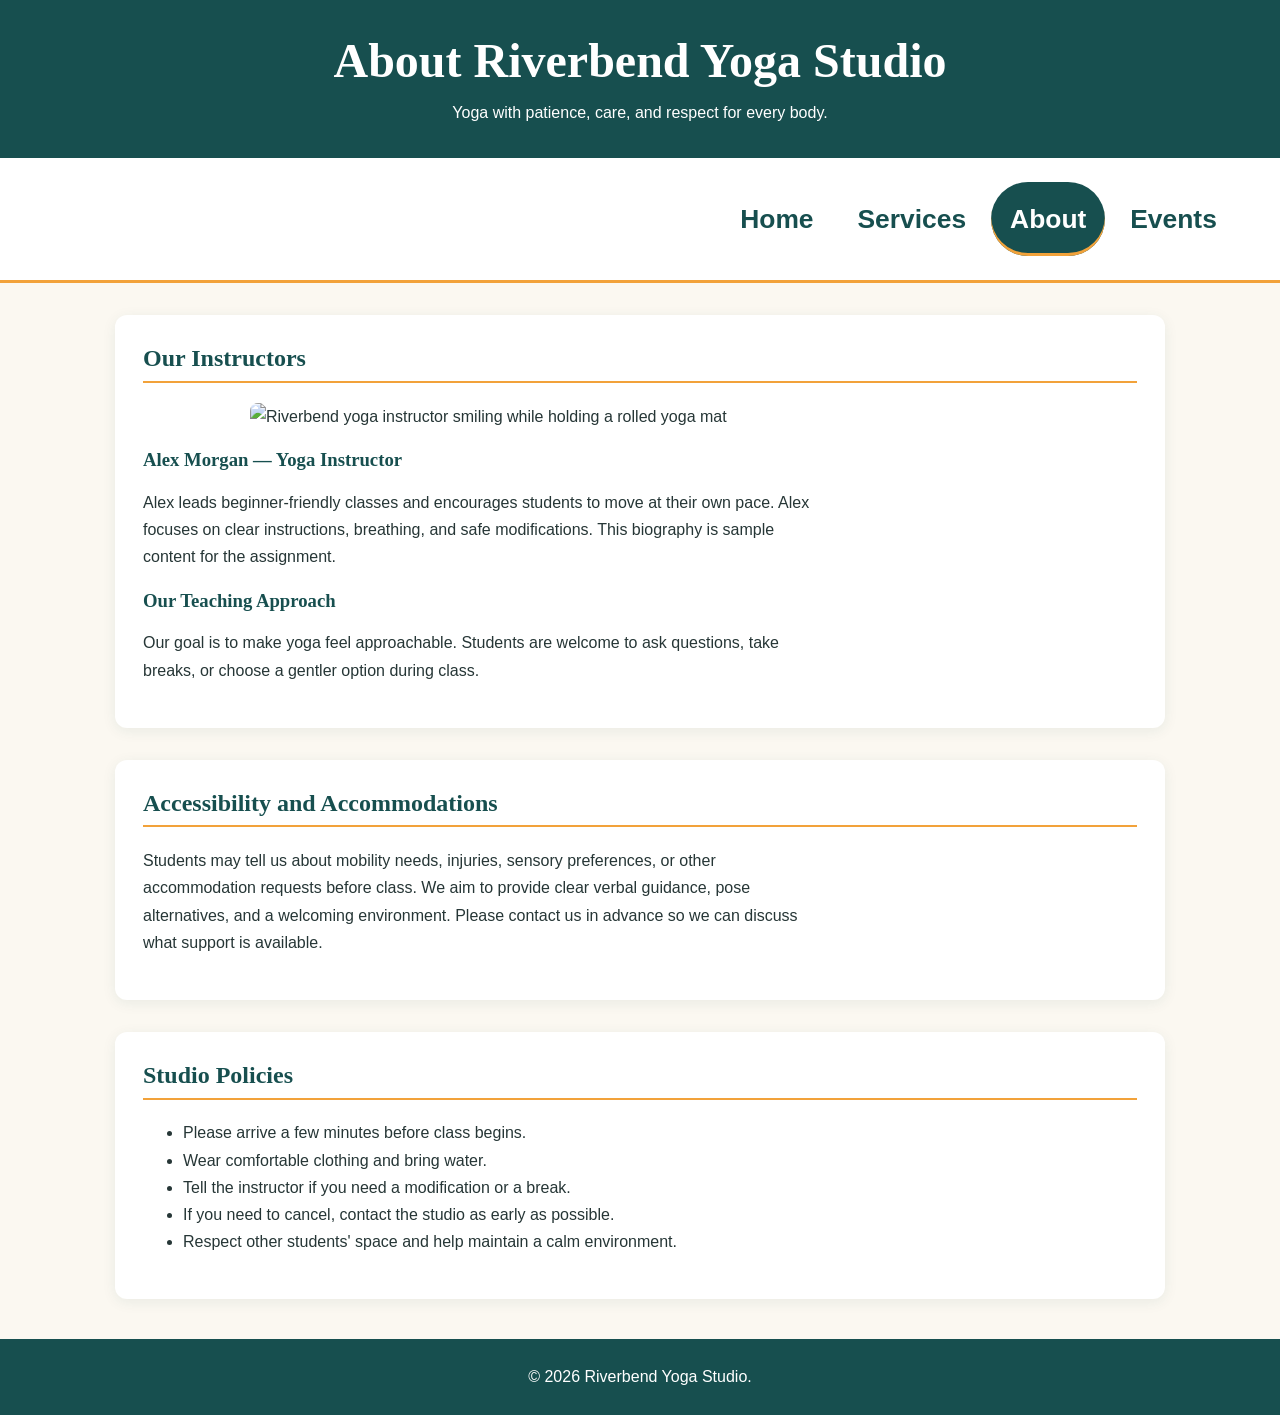
==== about.html @ 34b453a2 "Add Files" ====
<!DOCTYPE html>
<html lang="en">
<head>
    <meta charset="UTF-8">
    <meta name="viewport" content="width=device-width, initial-scale=1.0">
    <title>Riverbend Yoga Studio | About</title>
    <link rel="stylesheet" href="styles.css">
</head>
<body>
    <header>
        <h1>About Riverbend Yoga Studio</h1>
        <p>Yoga with patience, care, and respect for every body.</p>
    </header>

    <nav aria-label="Main navigation">
        <ul>
            <li><a href="index.html">Home</a></li>
            <li><a href="services.html">Services</a></li>
            <li><a href="about.html" aria-current="page">About</a></li>
            <li><a href="events.html">Events</a></li>
        </ul>
    </nav>

    <main>
        <section>
            <h2>Our Instructors</h2>
            <img src="images/yoga-instructor_c.png" alt="Riverbend yoga instructor smiling while holding a rolled yoga mat">
            <h3>Alex Morgan — Yoga Instructor</h3>
            <p>Alex leads beginner-friendly classes and encourages students to move at their own pace. Alex focuses on clear instructions, breathing, and safe modifications. This biography is sample content for the assignment.</p>
            <h3>Our Teaching Approach</h3>
            <p>Our goal is to make yoga feel approachable. Students are welcome to ask questions, take breaks, or choose a gentler option during class.</p>
        </section>

        <section>
            <h2>Accessibility and Accommodations</h2>
            <p>Students may tell us about mobility needs, injuries, sensory preferences, or other accommodation requests before class. We aim to provide clear verbal guidance, pose alternatives, and a welcoming environment. Please contact us in advance so we can discuss what support is available.</p>
        </section>

        <section>
            <h2>Studio Policies</h2>
            <ul>
                <li>Please arrive a few minutes before class begins.</li>
                <li>Wear comfortable clothing and bring water.</li>
                <li>Tell the instructor if you need a modification or a break.</li>
                <li>If you need to cancel, contact the studio as early as possible.</li>
                <li>Respect other students' space and help maintain a calm environment.</li>
            </ul>
        </section>
    </main>

    <footer>
        <p>&copy; 2026 Riverbend Yoga Studio.</p>
    </footer>
</body>
</html>
---- styles.css ----
/* Riverbend Yoga Studio — Touchstone 3 visual design
   Touchstone 2 content and page filenames are preserved. */
:root {
    --teal: #174f4f;
    --orange: #f2a23a;
    --cream: #fbf8f1;
    --ink: #263636;
    --white: #ffffff;
}

* {
    box-sizing: border-box;
}

html {
    scroll-behavior: smooth;
}

body {
    margin: 0;
    background: var(--cream);
    color: var(--ink);
    font-family: Arial, Helvetica, sans-serif;
    font-size: 1rem;
    line-height: 1.7;
}

header {
    padding: 1.5rem 1rem;
    background: var(--teal);
    color: var(--white);
    text-align: center;
}

header h1 {
    margin: 0 auto 0.4rem;
    max-width: 900px;
    font-family: Georgia, "Times New Roman", serif;
    font-size: clamp(1.8rem, 5vw, 3rem);
    line-height: 1.2;
}

header p {
    max-width: 700px;
    margin: 0.6rem auto 0;
}

nav {
    background: var(--white);
    border-bottom: 3px solid var(--orange);
}

nav ul {
    display: flex;
    flex-direction: column;
    gap: 0.25rem;
    list-style: none;
    padding: 0.75rem 1rem;
    margin: 0;
}

nav a {
    display: block;
    padding: 0.7rem 1rem;
    border-radius: 999px;
    color: var(--teal);
    font-size: 1.1rem;
    font-weight: 700;
    text-decoration: none;
    transition: background-color 0.2s ease, color 0.2s ease;
}

nav a:hover,
nav a:focus {
    background: var(--teal);
    color: var(--white);
    outline-offset: 3px;
}

main {
    width: min(100% - 2rem, 1050px);
    margin: 1.5rem auto 2.5rem;
}

section,
figure {
    margin: 0 0 1.5rem;
    padding: 1.25rem;
    background: var(--white);
    border-radius: 0.75rem;
    box-shadow: 0 3px 14px rgba(23, 79, 79, 0.08);
}

h2,
h3 {
    color: var(--teal);
    font-family: Georgia, "Times New Roman", serif;
    line-height: 1.3;
}

h2 {
    margin-top: 0;
    padding-bottom: 0.4rem;
    border-bottom: 2px solid var(--orange);
}

h3 {
    margin-bottom: 0.25rem;
}

p,
li {
    max-width: 75ch;
}

img,
picture,
video,
audio {
    max-width: 100%;
}

img {
    height: auto;
    border-radius: 0.5rem;
}

picture {
    display: block;
    margin: 1rem 0;
}

picture img {
    display: block;
    width: 100%;
}

main > section > img,
figure img {
    display: block;
    width: 100%;
    margin: 1rem auto;
}

figure figcaption {
    color: #465656;
    font-size: 0.95rem;
    font-style: italic;
}

article {
    margin: 1rem 0;
    padding: 0.75rem 1rem;
    border-left: 4px solid var(--orange);
    background: var(--cream);
    border-radius: 0.25rem;
}

audio,
video {
    display: block;
    width: 100%;
    margin: 1rem 0;
}

form {
    margin-top: 1rem;
}

fieldset {
    min-width: 0;
    margin: 0 0 1.25rem;
    padding: 1rem;
    border: 1px solid #b7ceca;
    border-radius: 0.5rem;
}

legend {
    padding: 0 0.4rem;
    color: var(--teal);
    font-weight: 700;
}

label {
    display: inline-block;
    margin-bottom: 0.25rem;
    font-weight: 700;
}

input[type="text"],
input[type="email"],
select,
textarea {
    width: 100%;
    max-width: 100%;
    padding: 0.7rem;
    border: 1px solid #788d8b;
    border-radius: 0.35rem;
    background: var(--white);
    color: var(--ink);
    font: inherit;
}

input:focus,
select:focus,
textarea:focus,
button:focus {
    outline: 3px solid var(--orange);
    outline-offset: 2px;
}

input[type="radio"] {
    margin-right: 0.35rem;
    accent-color: var(--teal);
}

button {
    padding: 0.75rem 1.2rem;
    border: 0;
    border-radius: 2rem;
    background: var(--teal);
    color: var(--white);
    font: inherit;
    font-weight: 700;
    cursor: pointer;
}

button:hover {
    background: #0f3939;
}

footer {
    padding: 1.25rem 1rem;
    background: var(--teal);
    color: var(--white);
    text-align: center;
}

footer p {
    margin: 0.25rem auto;
}

footer a {
    color: var(--white);
    text-decoration-thickness: 2px;
    text-underline-offset: 3px;
}

@media (min-width: 700px) {
    header {
        padding: 2rem;
    }

    nav ul {
        flex-direction: row;
        justify-content: flex-end;
        align-items: center;
        flex-wrap: wrap;
        gap: 0.35rem;
        padding: 1.5rem 2.75rem;
        min-height: 112px;
    }

    nav a {
        padding: 0.9rem 1.2rem;
        font-size: clamp(1.05rem, 2.1vw, 1.65rem);
    }

    main {
        margin-top: 2rem;
    }

    section,
    figure {
        padding: 1.75rem;
        margin-bottom: 2rem;
    }

    main > section > img,
    figure img {
        max-width: 780px;
    }

    video {
        max-width: 760px;
    }
}


/* Current page indicator: the active navigation link is visibly highlighted */
nav a[aria-current="page"] {
    background: var(--teal);
    color: var(--white);
    box-shadow: inset 0 -3px 0 var(--orange);
}

nav a[aria-current="page"]:hover,
nav a[aria-current="page"]:focus {
    background: #0f3939;
    color: var(--white);
}
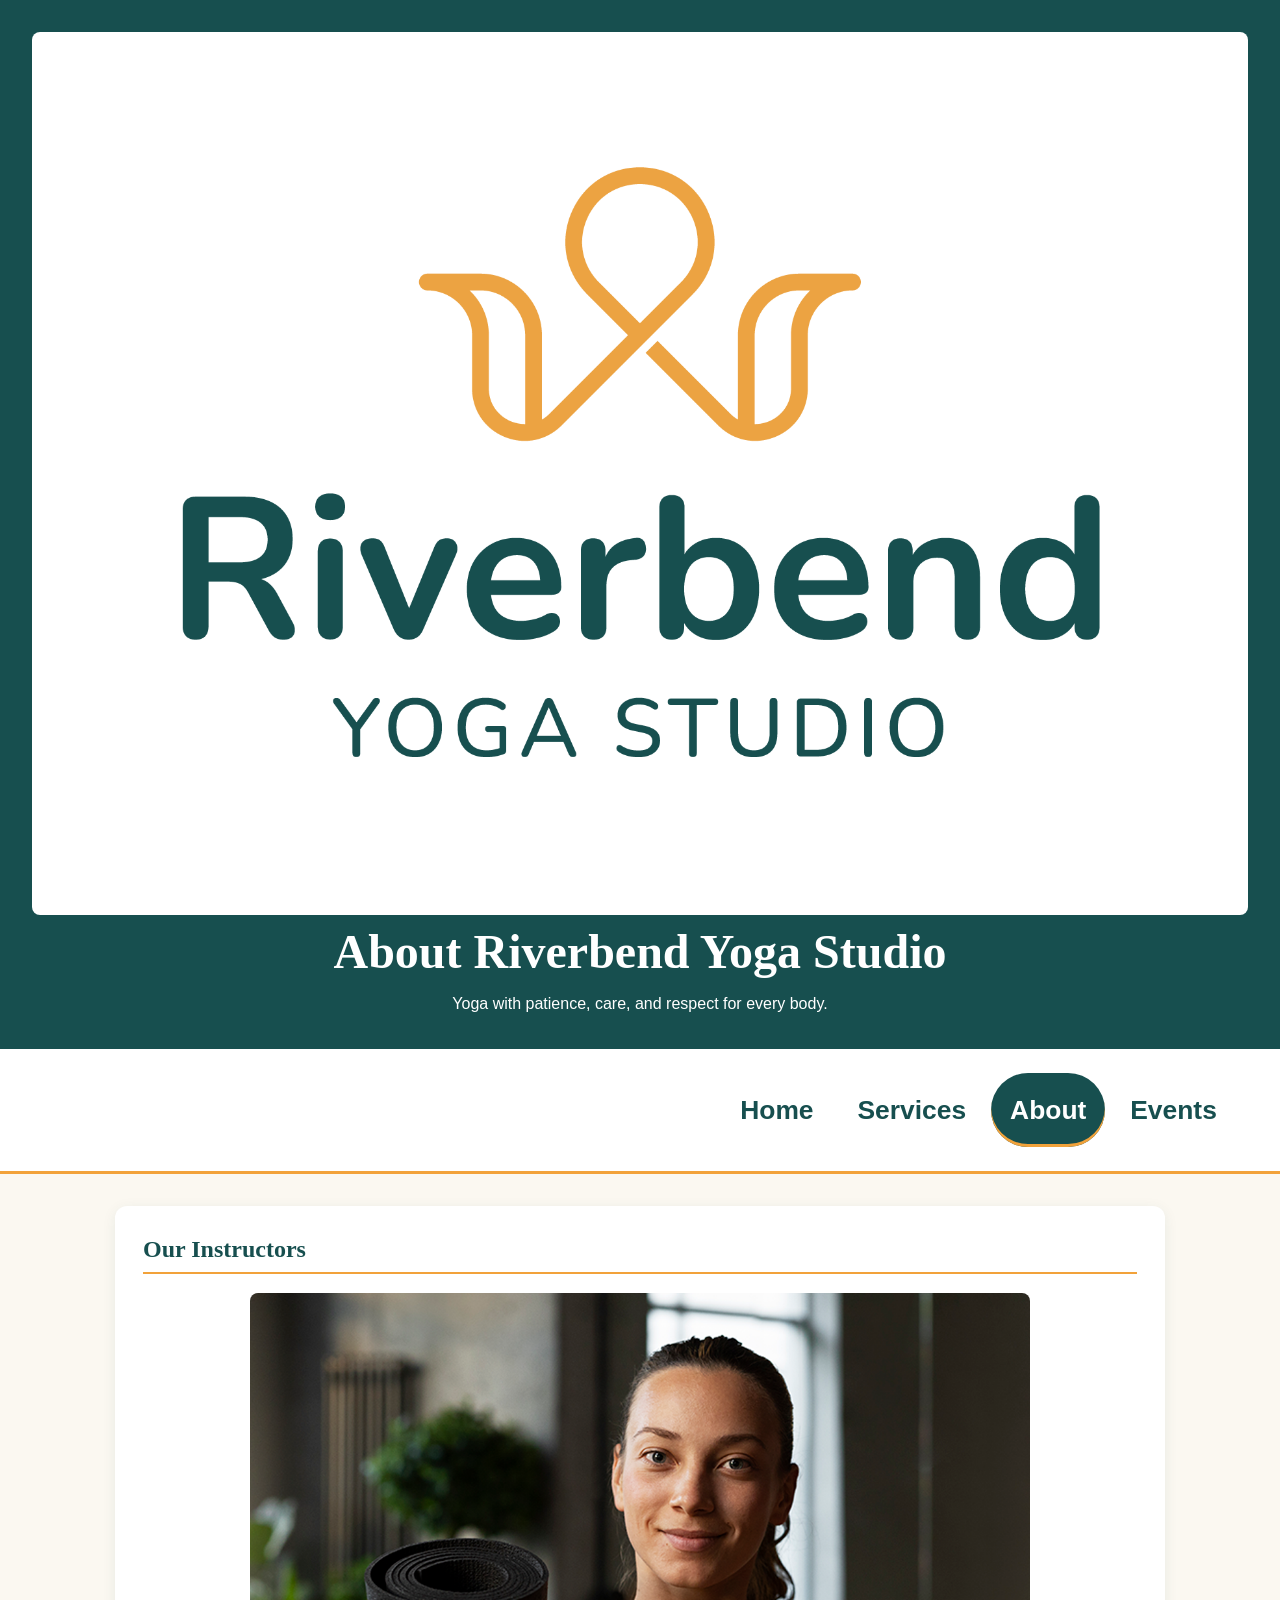
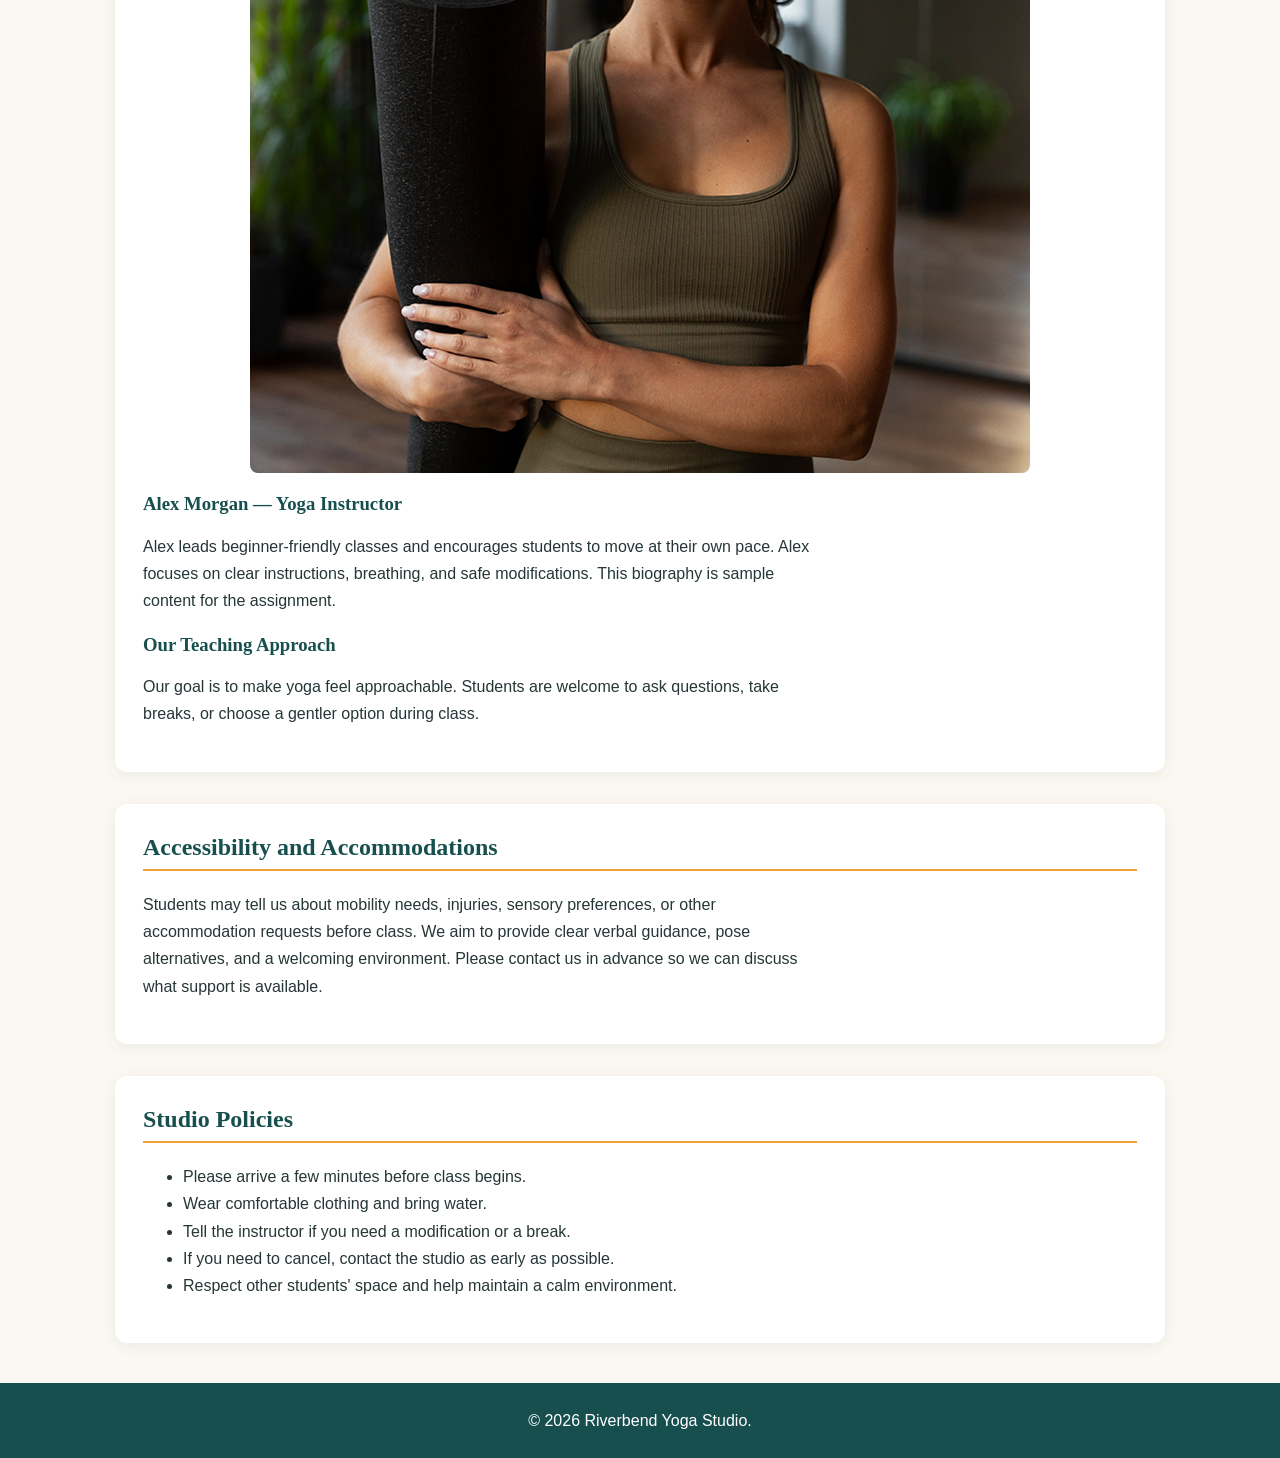
==== commit 45226524: "Update about.html" ====
--- a/about.html
+++ b/about.html
@@ -8,6 +8,7 @@
 </head>
 <body>
     <header>
+        <img class="studio-logo" src="images/yoga-logo_c.png" alt="Riverbend Yoga Studio logo">
         <h1>About Riverbend Yoga Studio</h1>
         <p>Yoga with patience, care, and respect for every body.</p>
     </header>
